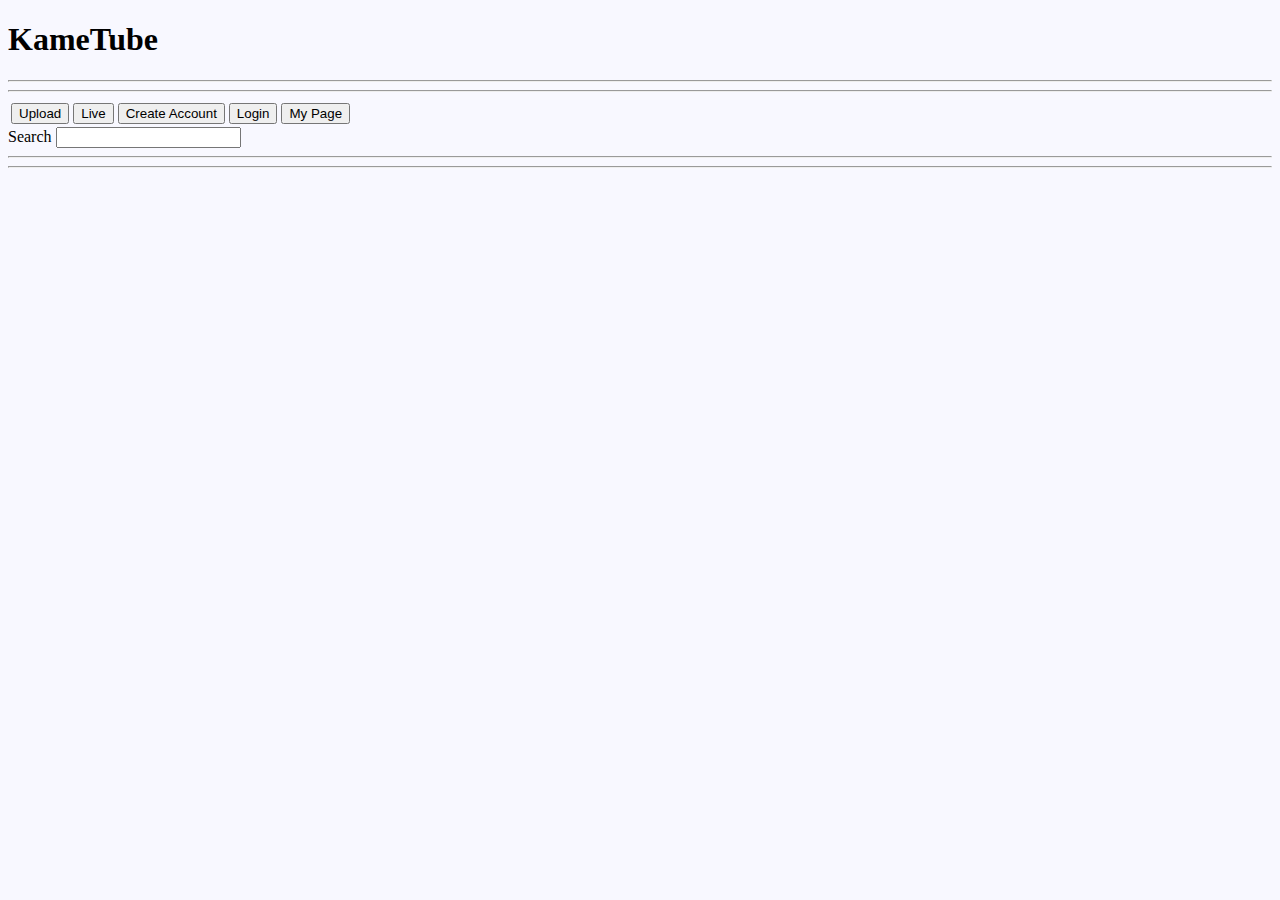
==== index.html @ 131f59d0 "Add some source files" ====
<!DOCTYPE html>
<html>
	<head>
		<title>KameTube</title>
		<meta charset="utf-8" >
		<meta name="description" content="誰でも気楽に投稿できる！" >
		<meta name="author" content="KameTube Founders" >
		<meta name="keywords" content="動画再生サイト Video Hosting Platform" >
		<meta name="viewport" content="width=device-width, initial-scale=1.0" >
		<style>
			body {
				background-color: GhostWhite;
			}
		</style>
	</head>
	<body>
		<header>
		<h1>KameTube</h1>
		<hr/><hr/>
		<nav>
			<table id="homeNav">
				<thead>
					<tr>
						<th>
						<form action="Upload.html">
							<input type="submit" value="Upload" />
						</form>
						</th>
						<th>
						<form action="Live.html">
							<input type="submit" value="Live" />
						</form>
						</th>
						<th>
						<form action="CreateAccount.html">
							<input type="submit" value="Create Account" />
						</form>
						</th>
						<th>
						<form action="Login.html">
							<input type="submit" value="Login" />
						</form>
						</th>
						<th>
						<form action="MyPage.html">
							<input type="submit" value="My Page" />
						</form>
						</th>
					</tr>
				</thead>
			</table>
			<th>Search <input type="text" /></th>	
		</nav>
		<hr/><hr/>
		</header>
		<main>
			<article>
				<section>
				
				</section>
		</main>
		<footer>
		
		</footer>
	</body>
</html>
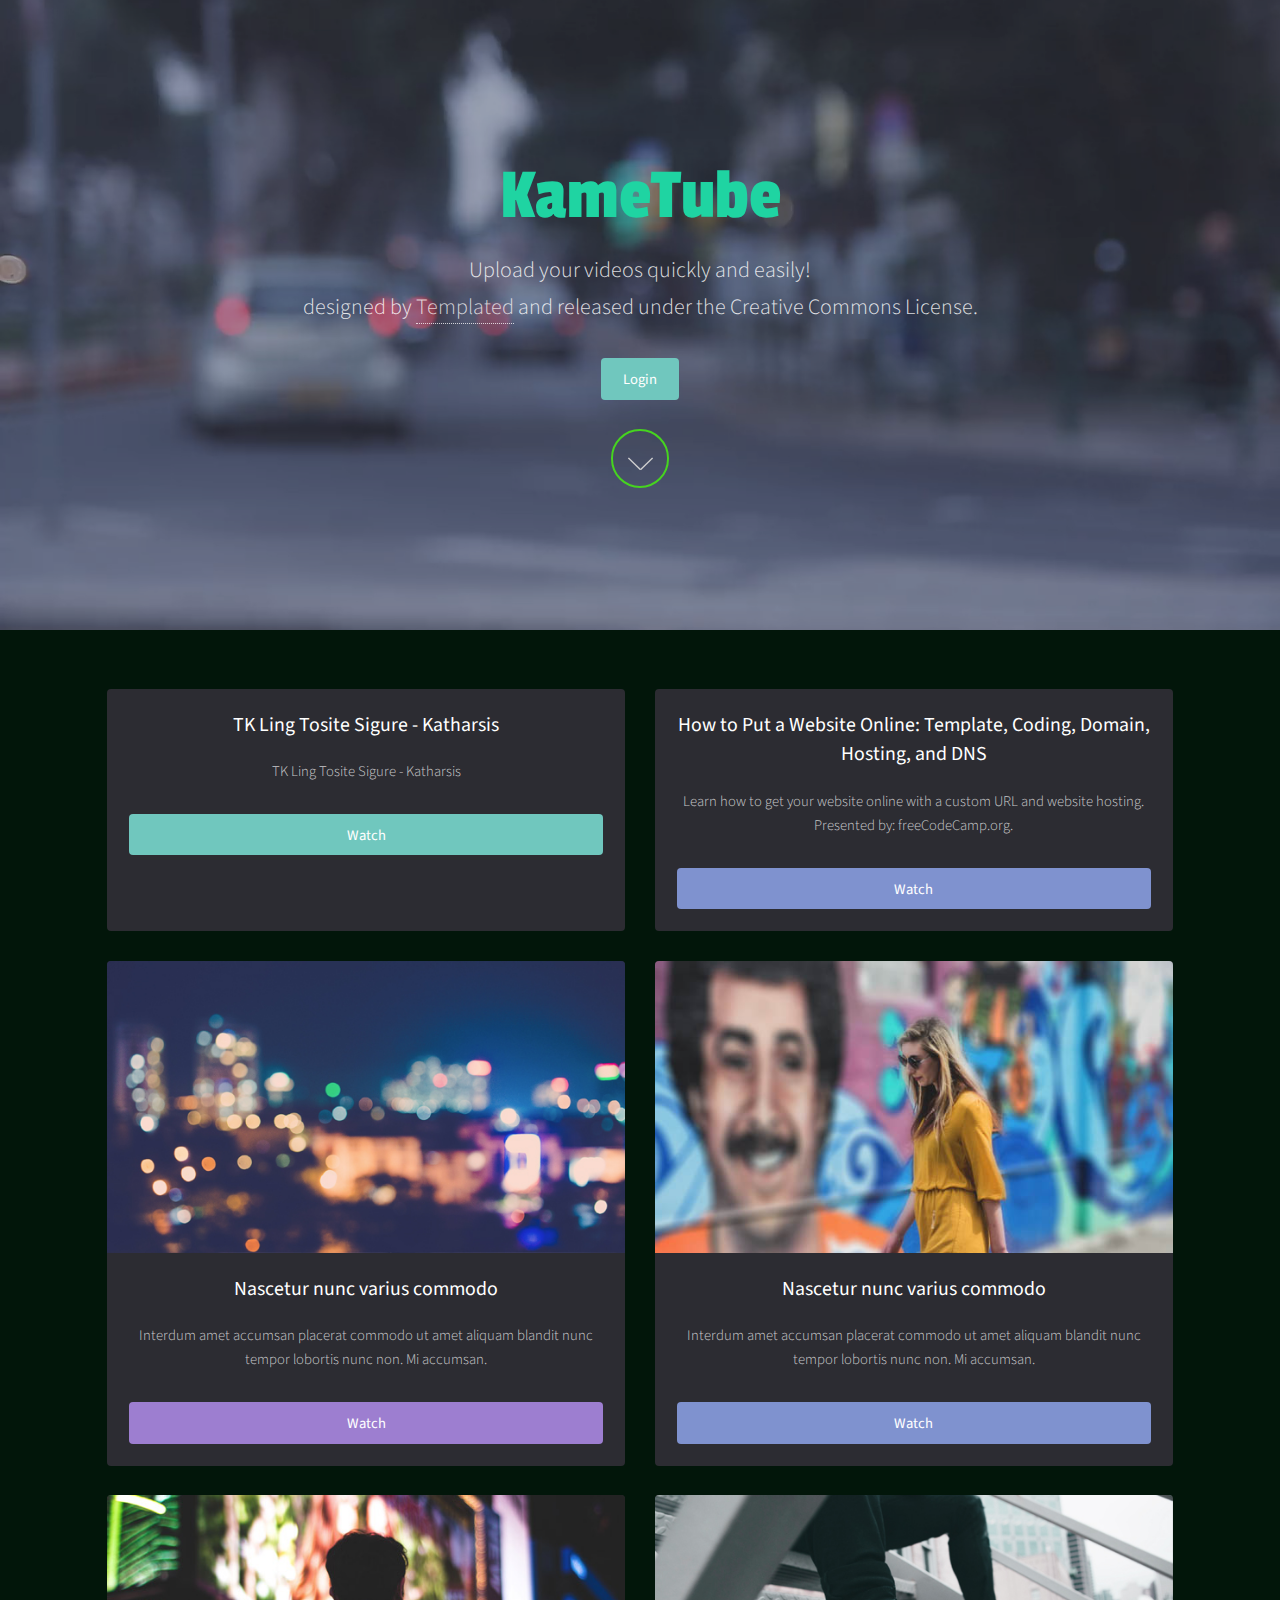
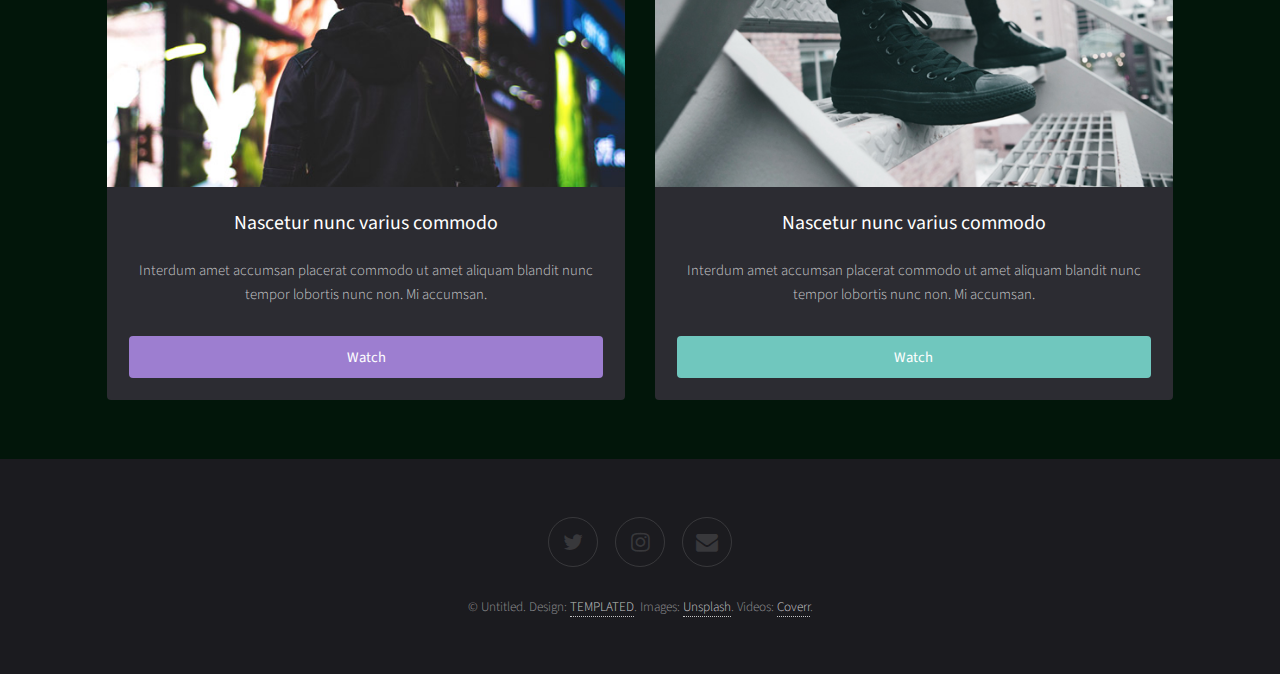
==== commit bde5da8c: "Replace source files with the template one" ====
--- a/index.html
+++ b/index.html
@@ -1,66 +1,123 @@
-<!DOCTYPE html>
+<!DOCTYPE HTML>
+<!--
+	Full Motion by TEMPLATED
+	templated.co @templatedco
+	Released for free under the Creative Commons Attribution 3.0 license (templated.co/license)
+-->
 <html>
 	<head>
 		<title>KameTube</title>
-		<meta charset="utf-8" >
-		<meta name="description" content="誰でも気楽に投稿できる！" >
-		<meta name="author" content="KameTube Founders" >
-		<meta name="keywords" content="動画再生サイト Video Hosting Platform" >
-		<meta name="viewport" content="width=device-width, initial-scale=1.0" >
-		<style>
-			body {
-				background-color: GhostWhite;
-			}
-		</style>
+		<meta charset="utf-8" />
+		<meta name="viewport" content="width=device-width, initial-scale=1" />
+		<link rel="stylesheet" href="assets/css/main.css" />
 	</head>
-	<body>
-		<header>
-		<h1>KameTube</h1>
-		<hr/><hr/>
-		<nav>
-			<table id="homeNav">
-				<thead>
-					<tr>
-						<th>
-						<form action="Upload.html">
-							<input type="submit" value="Upload" />
+	<body id="top">
+
+			<!-- Banner -->
+			<!--
+				To use a video as your background, set data-video to the name of your video without
+				its extension (eg. images/banner). Your video must be available in both .mp4 and .webm
+				formats to work correctly.
+			-->
+				<section id="banner" data-video="images/banner">
+					<div class="inner">
+						<header>
+							<h1>KameTube</h1>
+							<p>Upload your videos quickly and easily!<br />
+							designed by <a href="https://templated.co/">Templated</a> and released under the Creative Commons License.</p>
+						</header>
+						<form action="login.html">
+						<input type="submit" value="Login" />
 						</form>
-						</th>
-						<th>
-						<form action="Live.html">
-							<input type="submit" value="Live" />
-						</form>
-						</th>
-						<th>
-						<form action="CreateAccount.html">
-							<input type="submit" value="Create Account" />
-						</form>
-						</th>
-						<th>
-						<form action="Login.html">
-							<input type="submit" value="Login" />
-						</form>
-						</th>
-						<th>
-						<form action="MyPage.html">
-							<input type="submit" value="My Page" />
-						</form>
-						</th>
-					</tr>
-				</thead>
-			</table>
-			<th>Search <input type="text" /></th>	
-		</nav>
-		<hr/><hr/>
-		</header>
-		<main>
-			<article>
-				<section>
-				
+						<a href="#main" class="more">Learn More</a>
+					</div>
 				</section>
-		</main>
-		<footer>
-		
-		</footer>
+
+			<!-- Main -->
+				<div id="main">
+					<div class="inner">
+
+					<!-- Boxes -->
+						<div class="thumbnails">
+
+							<div class="box">
+								<a href="https://youtu.be/f4D0lY6A3nU" class="image fit"><img src="http://img.youtube.com/vi/f4D0lY6A3nU/mqdefault.jpg" alt="" /></a>
+								<div class="inner">
+									<h3>TK Ling Tosite Sigure - Katharsis</h3>
+									<p>TK Ling Tosite Sigure - Katharsis</p>
+									<a href="https://youtu.be/f4D0lY6A3nU" class="button fit" data-poptrox="youtube,800x400">Watch</a>
+								</div>
+							</div>
+
+							<div class="box">
+								<a href="https://youtu.be/NQP89ish9t8" class="image fit"><img src="http://img.youtube.com/vi/NQP89ish9t8/mqdefault.jpg" alt="" /></a>
+								<div class="inner">
+									<h3>How to Put a Website Online: Template, Coding, Domain, Hosting, and DNS</h3>
+									<p>Learn how to get your website online with a custom URL and website hosting. Presented by: freeCodeCamp.org.</p>
+									<a href="https://youtu.be/NQP89ish9t8" class="button style2 fit" data-poptrox="youtube,800x400">Watch</a>
+								</div>
+							</div>
+
+							<div class="box">
+								<a href="https://youtu.be/s6zR2T9vn2c" class="image fit"><img src="images/pic03.jpg" alt="" /></a>
+								<div class="inner">
+									<h3>Nascetur nunc varius commodo</h3>
+									<p>Interdum amet accumsan placerat commodo ut amet aliquam blandit nunc tempor lobortis nunc non. Mi accumsan.</p>
+									<a href="https://youtu.be/s6zR2T9vn2c" class="button style3 fit" data-poptrox="youtube,800x400">Watch</a>
+								</div>
+							</div>
+
+							<div class="box">
+								<a href="https://youtu.be/s6zR2T9vn2c" class="image fit"><img src="images/pic04.jpg" alt="" /></a>
+								<div class="inner">
+									<h3>Nascetur nunc varius commodo</h3>
+									<p>Interdum amet accumsan placerat commodo ut amet aliquam blandit nunc tempor lobortis nunc non. Mi accumsan.</p>
+									<a href="https://youtu.be/s6zR2T9vn2c" class="button style2 fit" data-poptrox="youtube,800x400">Watch</a>
+								</div>
+							</div>
+
+							<div class="box">
+								<a href="https://youtu.be/s6zR2T9vn2c" class="image fit"><img src="images/pic05.jpg" alt="" /></a>
+								<div class="inner">
+									<h3>Nascetur nunc varius commodo</h3>
+									<p>Interdum amet accumsan placerat commodo ut amet aliquam blandit nunc tempor lobortis nunc non. Mi accumsan.</p>
+									<a href="https://youtu.be/s6zR2T9vn2c" class="button style3 fit" data-poptrox="youtube,800x400">Watch</a>
+								</div>
+							</div>
+
+							<div class="box">
+								<a href="https://youtu.be/s6zR2T9vn2c" class="image fit"><img src="images/pic06.jpg" alt="" /></a>
+								<div class="inner">
+									<h3>Nascetur nunc varius commodo</h3>
+									<p>Interdum amet accumsan placerat commodo ut amet aliquam blandit nunc tempor lobortis nunc non. Mi accumsan.</p>
+									<a href="https://youtu.be/s6zR2T9vn2c" class="button fit" data-poptrox="youtube,800x400">Watch</a>
+								</div>
+							</div>
+
+						</div>
+
+					</div>
+				</div>
+
+			<!-- Footer -->
+				<footer id="footer">
+					<div class="inner">
+						<ul class="icons">
+							<li><a href="#" class="icon fa-twitter"><span class="label">Twitter</span></a></li>
+							<li><a href="#" class="icon fa-instagram"><span class="label">Instagram</span></a></li>
+							<li><a href="mailto:madbkaz@gmail.com" class="icon fa-envelope"><span class="label">Email</span></a></li>
+						</ul>
+						<p class="copyright">&copy; Untitled. Design: <a href="https://templated.co">TEMPLATED</a>. Images: <a href="https://unsplash.com/">Unsplash</a>. Videos: <a href="http://coverr.co/">Coverr</a>.</p>
+					</div>
+				</footer>
+
+		<!-- Scripts -->
+			<script src="assets/js/jquery.min.js"></script>
+			<script src="assets/js/jquery.scrolly.min.js"></script>
+			<script src="assets/js/jquery.poptrox.min.js"></script>
+			<script src="assets/js/skel.min.js"></script>
+			<script src="assets/js/util.js"></script>
+			<script src="assets/js/main.js"></script>
+
 	</body>
 </html>--- a/assets/css/main.css
+++ b/assets/css/main.css
@@ -0,0 +1,1407 @@
+@charset "UTF-8";
+@import url(font-awesome.min.css);
+@import url("https://fonts.googleapis.com/css?family=Source+Sans+Pro:300,400|Passion+One:400");
+
+/*
+	Full Motion by TEMPLATED
+	templated.co @templatedco
+	Released for free under the Creative Commons Attribution 3.0 license (templated.co/license)
+*/
+
+/* Reset */
+
+	html, body, div, span, applet, object, iframe, h1, h2, h3, h4, h5, h6, p, blockquote, pre, a, abbr, acronym, address, big, cite, code, del, dfn, em, img, ins, kbd, q, s, samp, small, strike, strong, sub, sup, tt, var, b, u, i, center, dl, dt, dd, ol, ul, li, fieldset, form, label, legend, table, caption, tbody, tfoot, thead, tr, th, td, article, aside, canvas, details, embed, figure, figcaption, footer, header, hgroup, menu, nav, output, ruby, section, summary, time, mark, audio, video {
+		margin: 0;
+		padding: 0;
+		border: 0;
+		font-size: 100%;
+		font: inherit;
+		vertical-align: baseline;
+	}
+
+	article, aside, details, figcaption, figure, footer, header, hgroup, menu, nav, section {
+		display: block;
+	}
+
+	body {
+		line-height: 1;
+	}
+
+	ol, ul {
+		list-style: none;
+	}
+
+	blockquote, q {
+		quotes: none;
+	}
+
+	blockquote:before, blockquote:after, q:before, q:after {
+		content: '';
+		content: none;
+	}
+
+	table {
+		border-collapse: collapse;
+		border-spacing: 0;
+	}
+
+	body {
+		-webkit-text-size-adjust: none;
+	}
+
+/* Box Model */
+
+	*, *:before, *:after {
+		-moz-box-sizing: border-box;
+		-webkit-box-sizing: border-box;
+		box-sizing: border-box;
+	}
+
+/* Basic */
+
+	@-ms-viewport {
+		width: device-width;
+	}
+
+	body {
+		-ms-overflow-style: scrollbar;
+	}
+
+	@media screen and (max-width: 480px) {
+
+		html, body {
+			min-width: 320px;
+		}
+
+	}
+
+	body {
+		background: #02160a;
+	}
+
+		body.is-loading *, body.is-loading *:before, body.is-loading *:after {
+			-moz-animation: none !important;
+			-webkit-animation: none !important;
+			-ms-animation: none !important;
+			animation: none !important;
+			-moz-transition: none !important;
+			-webkit-transition: none !important;
+			-ms-transition: none !important;
+			transition: none !important;
+		}
+
+/* Type */
+
+	body, input, select, textarea {
+		color: rgba(255, 255, 255, 0.75);
+		font-family: "Source Sans Pro", sans-serif;
+		font-size: 14pt;
+		font-weight: 300;
+		line-height: 1.65;
+	}
+
+		@media screen and (max-width: 1680px) {
+
+			body, input, select, textarea {
+				font-size: 11pt;
+			}
+
+		}
+
+		@media screen and (max-width: 1280px) {
+
+			body, input, select, textarea {
+				font-size: 11pt;
+			}
+
+		}
+
+		@media screen and (max-width: 980px) {
+
+			body, input, select, textarea {
+				font-size: 12pt;
+			}
+
+		}
+
+		@media screen and (max-width: 736px) {
+
+			body, input, select, textarea {
+				font-size: 12pt;
+			}
+
+		}
+
+		@media screen and (max-width: 480px) {
+
+			body, input, select, textarea {
+				font-size: 12pt;
+			}
+
+		}
+
+	a {
+		-moz-transition: background-color 0.2s ease-in-out, color 0.2s ease-in-out;
+		-webkit-transition: background-color 0.2s ease-in-out, color 0.2s ease-in-out;
+		-ms-transition: background-color 0.2s ease-in-out, color 0.2s ease-in-out;
+		transition: background-color 0.2s ease-in-out, color 0.2s ease-in-out;
+		color: rgba(255, 255, 255, 0.75);
+		text-decoration: none;
+		border-bottom: 1px dotted;
+		outline: 0;
+	}
+
+		a:hover {
+			color: #FFF;
+			border: none;
+		}
+
+	strong, b {
+		color: #fff;
+		font-weight: 400;
+	}
+
+	em, i {
+		font-style: italic;
+	}
+
+	p {
+		margin: 0 0 2em 0;
+	}
+
+	h1, h2, h3, h4, h5, h6 {
+		color: #fff;
+		font-weight: 400;
+		line-height: 1.5;
+		margin: 0 0 1em 0;
+	}
+
+		h1 a, h2 a, h3 a, h4 a, h5 a, h6 a {
+			color: inherit;
+			text-decoration: none;
+		}
+
+	h2 {
+		font-size: 1.75em;
+	}
+
+	h3 {
+		font-size: 1.35em;
+	}
+
+	h4 {
+		font-size: 1.1em;
+	}
+
+	h5 {
+		font-size: 0.9em;
+	}
+
+	h6 {
+		font-size: 0.7em;
+	}
+
+	sub {
+		font-size: 0.8em;
+		position: relative;
+		top: 0.5em;
+	}
+
+	sup {
+		font-size: 0.8em;
+		position: relative;
+		top: -0.5em;
+	}
+
+	blockquote {
+		border-left: solid 4px rgba(144, 144, 144, 0.25);
+		font-style: italic;
+		margin: 0 0 2em 0;
+		padding: 0.5em 0 0.5em 2em;
+	}
+
+	code {
+		background: rgba(144, 144, 144, 0.075);
+		border-radius: 4px;
+		border: solid 1px rgba(144, 144, 144, 0.25);
+		font-family: "Courier New", monospace;
+		font-size: 0.9em;
+		margin: 0 0.25em;
+		padding: 0.25em 0.65em;
+	}
+
+	pre {
+		-webkit-overflow-scrolling: touch;
+		font-family: "Courier New", monospace;
+		font-size: 0.9em;
+		margin: 0 0 2em 0;
+	}
+
+		pre code {
+			display: block;
+			line-height: 1.75;
+			padding: 1em 1.5em;
+			overflow-x: auto;
+		}
+
+	hr {
+		border: 0;
+		border-bottom: solid 1px rgba(144, 144, 144, 0.25);
+		margin: 2em 0;
+	}
+
+		hr.major {
+			margin: 3em 0;
+		}
+
+	.align-left {
+		text-align: left;
+	}
+
+	.align-center {
+		text-align: center;
+	}
+
+	.align-right {
+		text-align: right;
+	}
+
+/* Section/Article */
+
+	section.special, article.special {
+		text-align: center;
+	}
+
+	header p {
+		color: rgba(255, 255, 255, 0.5);
+		position: relative;
+		margin: 0 0 1.5em 0;
+	}
+
+	header h2 + p {
+		font-size: 1.25em;
+		margin-top: -1em;
+	}
+
+	header h3 + p {
+		font-size: 1.1em;
+		margin-top: -0.8em;
+	}
+
+	header h4 + p,
+	header h5 + p,
+	header h6 + p {
+		font-size: 0.9em;
+		margin-top: -0.6em;
+	}
+
+/* Box */
+
+	.thumbnails {
+		display: -moz-flex;
+		display: -webkit-flex;
+		display: -ms-flex;
+		display: flex;
+		-moz-align-items: stretch;
+		-webkit-align-items: stretch;
+		-ms-align-items: stretch;
+		align-items: stretch;
+		-moz-justify-content: center;
+		-webkit-justify-content: center;
+		-ms-justify-content: center;
+		justify-content: center;
+		-moz-flex-wrap: wrap;
+		-webkit-flex-wrap: wrap;
+		-ms-flex-wrap: wrap;
+		flex-wrap: wrap;
+	}
+
+		.thumbnails .box {
+			margin: 0 1em 2em 1em;
+			width: 30%;
+		}
+
+			@media screen and (max-width: 1280px) {
+
+				.thumbnails .box {
+					width: 45%;
+				}
+
+			}
+
+			@media screen and (max-width: 736px) {
+
+				.thumbnails .box {
+					width: 100%;
+				}
+
+			}
+
+/* Form */
+
+	form {
+		margin: 0 0 2em 0;
+	}
+
+	label {
+		color: #fff;
+		display: block;
+		font-size: 0.9em;
+		font-weight: 400;
+		margin: 0 0 1em 0;
+	}
+
+	input[type="text"],
+	input[type="password"],
+	input[type="email"],
+	input[type="tel"],
+	select,
+	textarea {
+		-moz-appearance: none;
+		-webkit-appearance: none;
+		-ms-appearance: none;
+		appearance: none;
+		background: rgba(144, 144, 144, 0.075);
+		border-radius: 4px;
+		border: none;
+		border: solid 1px rgba(144, 144, 144, 0.25);
+		color: inherit;
+		display: block;
+		outline: 0;
+		padding: 0 1em;
+		text-decoration: none;
+		width: 100%;
+	}
+
+		input[type="text"]:invalid,
+		input[type="password"]:invalid,
+		input[type="email"]:invalid,
+		input[type="tel"]:invalid,
+		select:invalid,
+		textarea:invalid {
+			box-shadow: none;
+		}
+
+		input[type="text"]:focus,
+		input[type="password"]:focus,
+		input[type="email"]:focus,
+		input[type="tel"]:focus,
+		select:focus,
+		textarea:focus {
+			border-color: #ff8686;
+			box-shadow: 0 0 0 1px #ff8686;
+		}
+
+	.select-wrapper {
+		text-decoration: none;
+		display: block;
+		position: relative;
+	}
+
+		.select-wrapper:before {
+			content: "";
+			-moz-osx-font-smoothing: grayscale;
+			-webkit-font-smoothing: antialiased;
+			font-family: FontAwesome;
+			font-style: normal;
+			font-weight: normal;
+			text-transform: none !important;
+		}
+
+		.select-wrapper:before {
+			color: rgba(144, 144, 144, 0.25);
+			display: block;
+			height: 2.75em;
+			line-height: 2.75em;
+			pointer-events: none;
+			position: absolute;
+			right: 0;
+			text-align: center;
+			top: 0;
+			width: 2.75em;
+		}
+
+		.select-wrapper select::-ms-expand {
+			display: none;
+		}
+
+	input[type="text"],
+	input[type="password"],
+	input[type="email"],
+	select {
+		height: 2.75em;
+	}
+
+	textarea {
+		padding: 0.75em 1em;
+	}
+
+	input[type="checkbox"],
+	input[type="radio"] {
+		-moz-appearance: none;
+		-webkit-appearance: none;
+		-ms-appearance: none;
+		appearance: none;
+		display: block;
+		float: left;
+		margin-right: -2em;
+		opacity: 0;
+		width: 1em;
+		z-index: -1;
+	}
+
+		input[type="checkbox"] + label,
+		input[type="radio"] + label {
+			text-decoration: none;
+			color: rgba(255, 255, 255, 0.75);
+			cursor: pointer;
+			display: inline-block;
+			font-size: 1em;
+			font-weight: 300;
+			padding-left: 2.4em;
+			padding-right: 0.75em;
+			position: relative;
+		}
+
+			input[type="checkbox"] + label:before,
+			input[type="radio"] + label:before {
+				-moz-osx-font-smoothing: grayscale;
+				-webkit-font-smoothing: antialiased;
+				font-family: FontAwesome;
+				font-style: normal;
+				font-weight: normal;
+				text-transform: none !important;
+			}
+
+			input[type="checkbox"] + label:before,
+			input[type="radio"] + label:before {
+				background: rgba(144, 144, 144, 0.075);
+				border-radius: 4px;
+				border: solid 1px rgba(144, 144, 144, 0.25);
+				content: '';
+				display: inline-block;
+				height: 1.65em;
+				left: 0;
+				line-height: 1.58125em;
+				position: absolute;
+				text-align: center;
+				top: 0;
+				width: 1.65em;
+			}
+
+		input[type="checkbox"]:checked + label:before,
+		input[type="radio"]:checked + label:before {
+			background: #ff8686;
+			border-color: #ff8686;
+			color: #ffffff;
+			content: '\f00c';
+		}
+
+		input[type="checkbox"]:focus + label:before,
+		input[type="radio"]:focus + label:before {
+			border-color: #ff8686;
+			box-shadow: 0 0 0 1px #ff8686;
+		}
+
+	input[type="checkbox"] + label:before {
+		border-radius: 4px;
+	}
+
+	input[type="radio"] + label:before {
+		border-radius: 100%;
+	}
+
+	::-webkit-input-placeholder {
+		color: rgba(255, 255, 255, 0.5) !important;
+		opacity: 1.0;
+	}
+
+	:-moz-placeholder {
+		color: rgba(255, 255, 255, 0.5) !important;
+		opacity: 1.0;
+	}
+
+	::-moz-placeholder {
+		color: rgba(255, 255, 255, 0.5) !important;
+		opacity: 1.0;
+	}
+
+	:-ms-input-placeholder {
+		color: rgba(255, 255, 255, 0.5) !important;
+		opacity: 1.0;
+	}
+
+	.formerize-placeholder {
+		color: rgba(255, 255, 255, 0.5) !important;
+		opacity: 1.0;
+	}
+
+/* Box */
+
+	.box {
+		border-radius: 4px;
+		margin-bottom: 2em;
+		background: #2c2c32;
+		text-align: center;
+	}
+
+		.box > :last-child,
+		.box > :last-child > :last-child,
+		.box > :last-child > :last-child > :last-child {
+			margin-bottom: 0;
+		}
+
+		.box .image.fit {
+			margin: 0;
+		}
+
+		.box .image img {
+			border-radius: 4px 4px 0 0;
+		}
+
+		.box .inner {
+			padding: 1.5em;
+			width: 100% !important;
+		}
+
+			@media screen and (max-width: 480px) {
+
+				.box .inner {
+					padding: 1em;
+				}
+
+			}
+
+		.box.alt {
+			border: 0;
+			border-radius: 0;
+			padding: 0;
+		}
+
+/* Icon */
+
+	.icon {
+		text-decoration: none;
+		border-bottom: none;
+		position: relative;
+	}
+
+		.icon:before {
+			-moz-osx-font-smoothing: grayscale;
+			-webkit-font-smoothing: antialiased;
+			font-family: FontAwesome;
+			font-style: normal;
+			font-weight: normal;
+			text-transform: none !important;
+		}
+
+		.icon > .label {
+			display: none;
+		}
+
+/* Image */
+
+	.image {
+		border-radius: 4px;
+		border: 0;
+		display: inline-block;
+		position: relative;
+	}
+
+		.image img {
+			border-radius: 4px;
+			display: block;
+		}
+
+		.image.left, .image.right {
+			max-width: 40%;
+		}
+
+			.image.left img, .image.right img {
+				width: 100%;
+			}
+
+		.image.left {
+			float: left;
+			padding: 0 1.5em 1em 0;
+			top: 0.25em;
+		}
+
+		.image.right {
+			float: right;
+			padding: 0 0 1em 1.5em;
+			top: 0.25em;
+		}
+
+		.image.fit {
+			display: block;
+			margin: 0 0 2em 0;
+			width: 100%;
+		}
+
+			.image.fit img {
+				width: 100%;
+			}
+
+		.image.main {
+			display: block;
+			margin: 0 0 3em 0;
+			width: 100%;
+		}
+
+			.image.main img {
+				width: 100%;
+			}
+
+/* List */
+
+	ol {
+		list-style: decimal;
+		margin: 0 0 2em 0;
+		padding-left: 1.25em;
+	}
+
+		ol li {
+			padding-left: 0.25em;
+		}
+
+	ul {
+		list-style: disc;
+		margin: 0 0 2em 0;
+		padding-left: 1em;
+	}
+
+		ul li {
+			padding-left: 0.5em;
+		}
+
+		ul.alt {
+			list-style: none;
+			padding-left: 0;
+		}
+
+			ul.alt li {
+				border-top: solid 1px rgba(144, 144, 144, 0.25);
+				padding: 0.5em 0;
+			}
+
+				ul.alt li:first-child {
+					border-top: 0;
+					padding-top: 0;
+				}
+
+		ul.icons {
+			cursor: default;
+			list-style: none;
+			padding-left: 0;
+		}
+
+			ul.icons li {
+				display: inline-block;
+				text-align: center;
+				padding-left: 0;
+				padding-right: 1em;
+			}
+
+				ul.icons li a {
+					display: block;
+					border-radius: 100%;
+					margin: 0;
+					padding: 0.5em;
+					border: solid 1px rgba(144, 144, 144, 0.25);
+					color: rgba(144, 144, 144, 0.25);
+				}
+
+					ul.icons li a:before {
+						font-size: 1.5em;
+						display: block;
+						width: 1.5em;
+						height: 1.5em;
+						line-height: 1.5em;
+					}
+
+					ul.icons li a:hover {
+						background-color: #202024;
+						color: #FFF;
+					}
+
+				ul.icons li:last-child {
+					padding-right: 0;
+				}
+
+		ul.actions {
+			cursor: default;
+			list-style: none;
+			padding-left: 0;
+		}
+
+			ul.actions li {
+				display: inline-block;
+				padding: 0 1em 0 0;
+				vertical-align: middle;
+			}
+
+				ul.actions li:last-child {
+					padding-right: 0;
+				}
+
+			ul.actions.small li {
+				padding: 0 0.5em 0 0;
+			}
+
+			ul.actions.vertical li {
+				display: block;
+				padding: 1em 0 0 0;
+			}
+
+				ul.actions.vertical li:first-child {
+					padding-top: 0;
+				}
+
+				ul.actions.vertical li > * {
+					margin-bottom: 0;
+				}
+
+			ul.actions.vertical.small li {
+				padding: 0.5em 0 0 0;
+			}
+
+				ul.actions.vertical.small li:first-child {
+					padding-top: 0;
+				}
+
+			ul.actions.fit {
+				display: table;
+				margin-left: -1em;
+				padding: 0;
+				table-layout: fixed;
+				width: calc(100% + 1em);
+			}
+
+				ul.actions.fit li {
+					display: table-cell;
+					padding: 0 0 0 1em;
+				}
+
+					ul.actions.fit li > * {
+						margin-bottom: 0;
+					}
+
+				ul.actions.fit.small {
+					margin-left: -0.5em;
+					width: calc(100% + 0.5em);
+				}
+
+					ul.actions.fit.small li {
+						padding: 0 0 0 0.5em;
+					}
+
+			@media screen and (max-width: 480px) {
+
+				ul.actions {
+					margin: 0 0 2em 0;
+				}
+
+					ul.actions li {
+						padding: 1em 0 0 0;
+						display: block;
+						text-align: center;
+						width: 100%;
+					}
+
+						ul.actions li:first-child {
+							padding-top: 0;
+						}
+
+						ul.actions li > * {
+							width: 100%;
+							margin: 0 !important;
+						}
+
+							ul.actions li > *.icon:before {
+								margin-left: -2em;
+							}
+
+					ul.actions.small li {
+						padding: 0.5em 0 0 0;
+					}
+
+						ul.actions.small li:first-child {
+							padding-top: 0;
+						}
+
+			}
+
+	dl {
+		margin: 0 0 2em 0;
+	}
+
+		dl dt {
+			display: block;
+			font-weight: 400;
+			margin: 0 0 1em 0;
+		}
+
+		dl dd {
+			margin-left: 2em;
+		}
+
+/* Table */
+
+	.table-wrapper {
+		-webkit-overflow-scrolling: touch;
+		overflow-x: auto;
+	}
+
+	table {
+		margin: 0 0 2em 0;
+		width: 100%;
+	}
+
+		table tbody tr {
+			border: solid 1px rgba(144, 144, 144, 0.25);
+			border-left: 0;
+			border-right: 0;
+		}
+
+			table tbody tr:nth-child(2n + 1) {
+				background-color: rgba(144, 144, 144, 0.075);
+			}
+
+		table td {
+			padding: 0.75em 0.75em;
+		}
+
+		table th {
+			color: #fff;
+			font-size: 0.9em;
+			font-weight: 400;
+			padding: 0 0.75em 0.75em 0.75em;
+			text-align: left;
+		}
+
+		table thead {
+			border-bottom: solid 2px rgba(144, 144, 144, 0.25);
+		}
+
+		table tfoot {
+			border-top: solid 2px rgba(144, 144, 144, 0.25);
+		}
+
+		table.alt {
+			border-collapse: separate;
+		}
+
+			table.alt tbody tr td {
+				border: solid 1px rgba(144, 144, 144, 0.25);
+				border-left-width: 0;
+				border-top-width: 0;
+			}
+
+				table.alt tbody tr td:first-child {
+					border-left-width: 1px;
+				}
+
+			table.alt tbody tr:first-child td {
+				border-top-width: 1px;
+			}
+
+			table.alt thead {
+				border-bottom: 0;
+			}
+
+			table.alt tfoot {
+				border-top: 0;
+			}
+
+/* Button */
+
+	input[type="submit"],
+	input[type="reset"],
+	input[type="button"],
+	button,
+	.button {
+		-moz-appearance: none;
+		-webkit-appearance: none;
+		-ms-appearance: none;
+		appearance: none;
+		-moz-transition: background-color 0.2s ease-in-out, color 0.2s ease-in-out;
+		-webkit-transition: background-color 0.2s ease-in-out, color 0.2s ease-in-out;
+		-ms-transition: background-color 0.2s ease-in-out, color 0.2s ease-in-out;
+		transition: background-color 0.2s ease-in-out, color 0.2s ease-in-out;
+		background-color: #70c7be;
+		border-radius: 4px;
+		border: 0;
+		color: #ffffff !important;
+		cursor: pointer;
+		display: inline-block;
+		font-weight: 400;
+		height: 2.85em;
+		line-height: 2.95em;
+		padding: 0 1.5em;
+		text-align: center;
+		text-decoration: none;
+		white-space: nowrap;
+	}
+
+		input[type="submit"]:hover,
+		input[type="reset"]:hover,
+		input[type="button"]:hover,
+		button:hover,
+		.button:hover {
+			background-color: #82cec6;
+		}
+
+		input[type="submit"]:active,
+		input[type="reset"]:active,
+		input[type="button"]:active,
+		button:active,
+		.button:active {
+			background-color: #5ec0b6;
+		}
+
+		input[type="submit"].icon,
+		input[type="reset"].icon,
+		input[type="button"].icon,
+		button.icon,
+		.button.icon {
+			padding-left: 1.35em;
+		}
+
+			input[type="submit"].icon:before,
+			input[type="reset"].icon:before,
+			input[type="button"].icon:before,
+			button.icon:before,
+			.button.icon:before {
+				margin-right: 0.5em;
+			}
+
+		input[type="submit"].fit,
+		input[type="reset"].fit,
+		input[type="button"].fit,
+		button.fit,
+		.button.fit {
+			display: block;
+			margin: 0 0 1em 0;
+			width: 100%;
+		}
+
+		input[type="submit"].small,
+		input[type="reset"].small,
+		input[type="button"].small,
+		button.small,
+		.button.small {
+			font-size: 0.8em;
+		}
+
+		input[type="submit"].big,
+		input[type="reset"].big,
+		input[type="button"].big,
+		button.big,
+		.button.big {
+			font-size: 1.35em;
+		}
+
+		input[type="submit"].disabled, input[type="submit"]:disabled,
+		input[type="reset"].disabled,
+		input[type="reset"]:disabled,
+		input[type="button"].disabled,
+		input[type="button"]:disabled,
+		button.disabled,
+		button:disabled,
+		.button.disabled,
+		.button:disabled {
+			background-color: rgba(255, 255, 255, 0.75) !important;
+			box-shadow: inset 0 -0.15em 0 0 rgba(0, 0, 0, 0.15);
+			color: #202024 !important;
+			cursor: default;
+			opacity: 0.25;
+		}
+
+		input[type="submit"].style2,
+		input[type="reset"].style2,
+		input[type="button"].style2,
+		button.style2,
+		.button.style2 {
+			background-color: #7f92cf;
+		}
+
+			input[type="submit"].style2:hover,
+			input[type="reset"].style2:hover,
+			input[type="button"].style2:hover,
+			button.style2:hover,
+			.button.style2:hover {
+				background-color: #92a2d6;
+			}
+
+			input[type="submit"].style2:active,
+			input[type="reset"].style2:active,
+			input[type="button"].style2:active,
+			button.style2:active,
+			.button.style2:active {
+				background-color: #6c82c8;
+			}
+
+		input[type="submit"].style3,
+		input[type="reset"].style3,
+		input[type="button"].style3,
+		button.style3,
+		.button.style3 {
+			background-color: #9d7ed0;
+		}
+
+			input[type="submit"].style3:hover,
+			input[type="reset"].style3:hover,
+			input[type="button"].style3:hover,
+			button.style3:hover,
+			.button.style3:hover {
+				background-color: #ab91d7;
+			}
+
+			input[type="submit"].style3:active,
+			input[type="reset"].style3:active,
+			input[type="button"].style3:active,
+			button.style3:active,
+			.button.style3:active {
+				background-color: #8f6bc9;
+			}
+
+		@media screen and (max-width: 480px) {
+
+			input[type="submit"],
+			input[type="reset"],
+			input[type="button"],
+			button,
+			.button {
+				padding: 0;
+			}
+
+		}
+
+/* Poptrox */
+
+	.poptrox-popup {
+		-moz-box-sizing: content-box;
+		-webkit-box-sizing: content-box;
+		-ms-box-sizing: content-box;
+		box-sizing: content-box;
+		background: #000;
+		box-shadow: 0 0.5em 3em 0 rgba(0, 0, 0, 0.25);
+		border-radius: 4px;
+		padding: 2em;
+		overflow: hidden;
+	}
+
+		.poptrox-popup .closer {
+			-moz-transition: opacity 0.2s ease-in-out;
+			-webkit-transition: opacity 0.2s ease-in-out;
+			-ms-transition: opacity 0.2s ease-in-out;
+			transition: opacity 0.2s ease-in-out;
+			text-decoration: none;
+			position: absolute;
+			top: .5em;
+			right: .5em;
+			z-index: 11000;
+			-webkit-tap-highlight-color: rgba(255, 255, 255, 0);
+			white-space: nowrap;
+			text-indent: 2em;
+			overflow: hidden;
+			width: 2em;
+			height: 2em;
+			display: block;
+		}
+
+			.poptrox-popup .closer:before {
+				content: "\f00d";
+				-moz-osx-font-smoothing: grayscale;
+				-webkit-font-smoothing: antialiased;
+				font-family: FontAwesome;
+				font-style: normal;
+				font-weight: normal;
+				text-transform: none !important;
+				display: block;
+				position: relative;
+				text-indent: 0;
+				border-radius: 100%;
+				box-shadow: inset 0 0 0 1px rgba(255, 255, 255, 0.25);
+				color: #ffffff !important;
+				width: 2em;
+				height: 2em;
+				line-height: 2em;
+			}
+
+		.poptrox-popup:hover .closer {
+			opacity: 0.5;
+		}
+
+		.poptrox-popup:hover .closer:hover {
+			opacity: 1.0;
+		}
+
+		@media screen and (max-width: 736px) {
+
+			.poptrox-popup {
+				padding: 0;
+			}
+
+				.poptrox-popup .closer {
+					display: none !important;
+				}
+
+		}
+
+/* Banner */
+
+	#banner {
+		-moz-align-items: center;
+		-webkit-align-items: center;
+		-ms-align-items: center;
+		align-items: center;
+		display: -moz-flex;
+		display: -webkit-flex;
+		display: -ms-flex;
+		display: flex;
+		-moz-justify-content: center;
+		-webkit-justify-content: center;
+		-ms-justify-content: center;
+		justify-content: center;
+		padding: 8em 4em 6em 4em;
+		min-height: 70vh;
+		background-image: url("../../images/banner.jpg");
+		background-position: center;
+		background-size: cover;
+		background-repeat: repeat;
+		border-top: 0;
+		position: relative;
+		text-align: center;
+		overflow: hidden;
+	}
+
+		#banner .inner {
+			text-align: center;
+			position: relative;
+			z-index: 2;
+		}
+
+		#banner h1 {
+			color: #1fd4a2;
+			font-size: 5em;
+			font-weight: 400;
+			font-family: 'Passion One', cursive;
+			margin: 0;
+		}
+
+			@media screen and (max-width: 980px) {
+
+				#banner h1 {
+					font-size: 5em;
+				}
+
+			}
+
+			@media screen and (max-width: 736px) {
+
+				#banner h1 {
+					font-size: 3em;
+				}
+
+			}
+
+		#banner p {
+			color: rgba(255, 255, 255, 0.85);
+			font-size: 1.5em;
+			font-weight: 300;
+		}
+
+			@media screen and (max-width: 980px) {
+
+				#banner p {
+					font-size: 1.5em;
+				}
+
+			}
+
+			@media screen and (max-width: 480px) {
+
+				#banner p {
+					font-size: 1.25em;
+				}
+
+			}
+
+		#banner a {
+			color: rgba(255, 255, 255, 0.75);
+			text-decoration: none;
+			border-bottom: 1px dotted;
+		}
+
+			#banner a:hover {
+				color: #FFF;
+				border: none;
+			}
+
+		#banner .more {
+			background-image: url("images/arrow.svg");
+			background-position: center 1.35em;
+			background-repeat: no-repeat;
+			background-size: auto;
+			border: 2px solid #46d41f;
+			border-radius: 100%;
+			color: rgba(255, 255, 255, 0.75);
+			display: block;
+			height: 4em;
+			text-indent: 4em;
+			overflow: hidden;
+			white-space: nowrap;
+			width: 4em;
+			z-index: 2;
+			margin: 0 auto 2em auto;
+		}
+
+			#banner .more:hover {
+				background-color: rgba(23, 209, 69, 0.774);
+				border: 2px solid rgb(22, 238, 227);
+				color: #FFF;
+			}
+
+		#banner video {
+			-moz-transform: translateX(50%) translateY(50%);
+			-webkit-transform: translateX(50%) translateY(50%);
+			-ms-transform: translateX(50%) translateY(50%);
+			transform: translateX(50%) translateY(50%);
+			position: absolute;
+			bottom: 50%;
+			right: 50%;
+			width: auto;
+			height: auto;
+			min-width: 100%;
+			min-height: 100%;
+			overflow: hidden;
+		}
+
+		#banner:before {
+			-moz-transition: opacity 3s ease;
+			-webkit-transition: opacity 3s ease;
+			-ms-transition: opacity 3s ease;
+			transition: opacity 3s ease;
+			-moz-transition-delay: 1s;
+			-webkit-transition-delay: 1s;
+			-ms-transition-delay: 1s;
+			transition-delay: 1s;
+			content: '';
+			background-color: #42424f;
+			display: block;
+			height: 100%;
+			left: 0;
+			opacity: 0.45;
+			position: absolute;
+			top: 0;
+			width: 100%;
+			z-index: 1;
+		}
+
+		@media screen and (max-width: 1280px) {
+
+			#banner video {
+				display: none;
+			}
+
+		}
+
+		@media screen and (max-width: 980px) {
+
+			#banner br {
+				display: none;
+			}
+
+		}
+
+		@media screen and (max-width: 736px) {
+
+			#banner {
+				min-height: 0;
+				padding: 6em 2em 4em 2em;
+			}
+
+				#banner br {
+					display: none;
+				}
+
+		}
+
+		body.is-loading #banner:before {
+			opacity: 1;
+		}
+
+/* Main */
+
+	#main {
+		padding: 4em 0 2em 0;
+	}
+
+		@media screen and (max-width: 736px) {
+
+			#main {
+				padding: 3em 0 1em 0;
+			}
+
+		}
+
+		#main .inner {
+			width: 90%;
+			max-width: 80em;
+			margin: 0 auto;
+		}
+
+			@media screen and (max-width: 480px) {
+
+				#main .inner {
+					width: 95%;
+				}
+
+			}
+
+/* Footer */
+
+	#footer {
+		padding: 4em 0 2em 0;
+		background-color: #1b1b1f;
+		text-align: center;
+	}
+
+		#footer .inner {
+			width: 50%;
+			margin: 0 auto;
+		}
+
+			@media screen and (max-width: 980px) {
+
+				#footer .inner {
+					width: 75%;
+				}
+
+			}
+
+			@media screen and (max-width: 480px) {
+
+				#footer .inner {
+					width: 90%;
+				}
+
+			}
+
+		#footer .copyright {
+			color: rgba(255, 255, 255, 0.5);
+			font-size: 0.9em;
+			margin: 0 0 2em 0;
+			padding: 0;
+			text-align: center;
+		}
+
+		@media screen and (max-width: 736px) {
+
+			#footer {
+				padding: 3em 0 1em 0;
+			}
+
+		}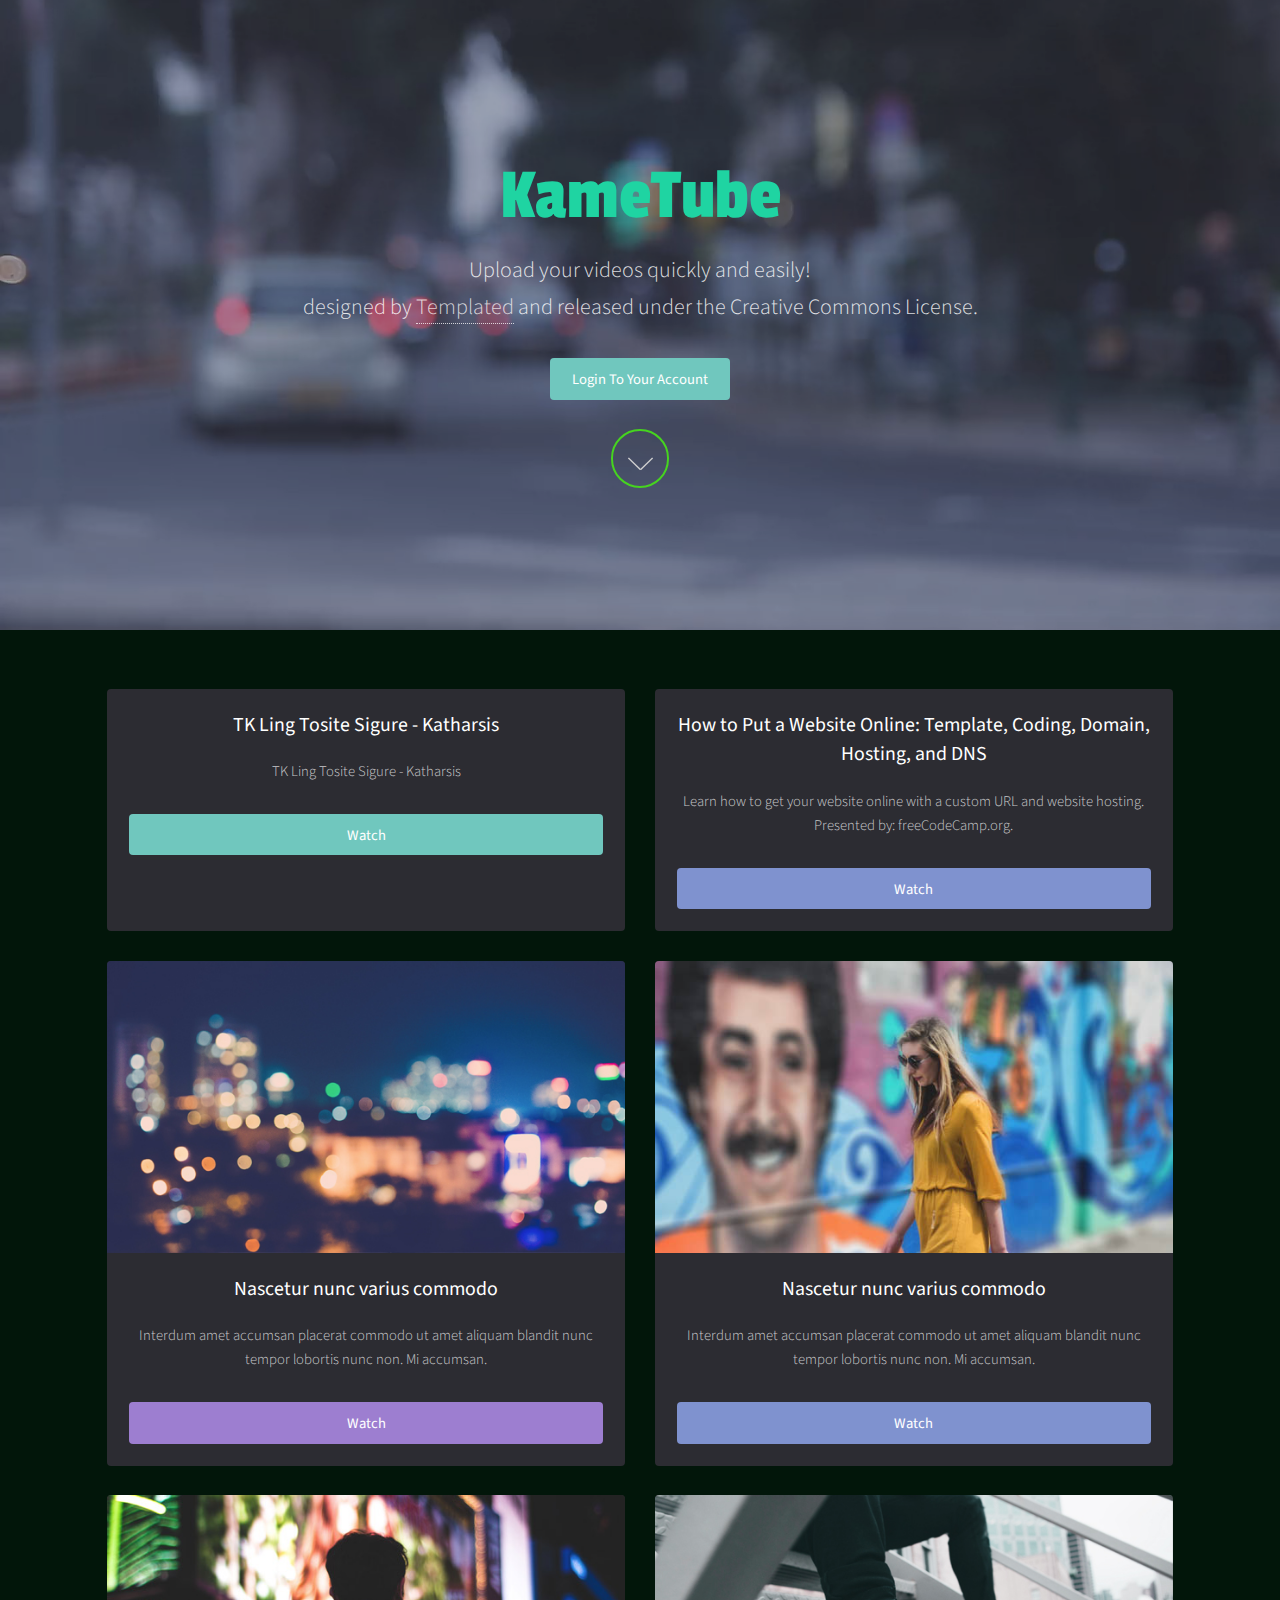
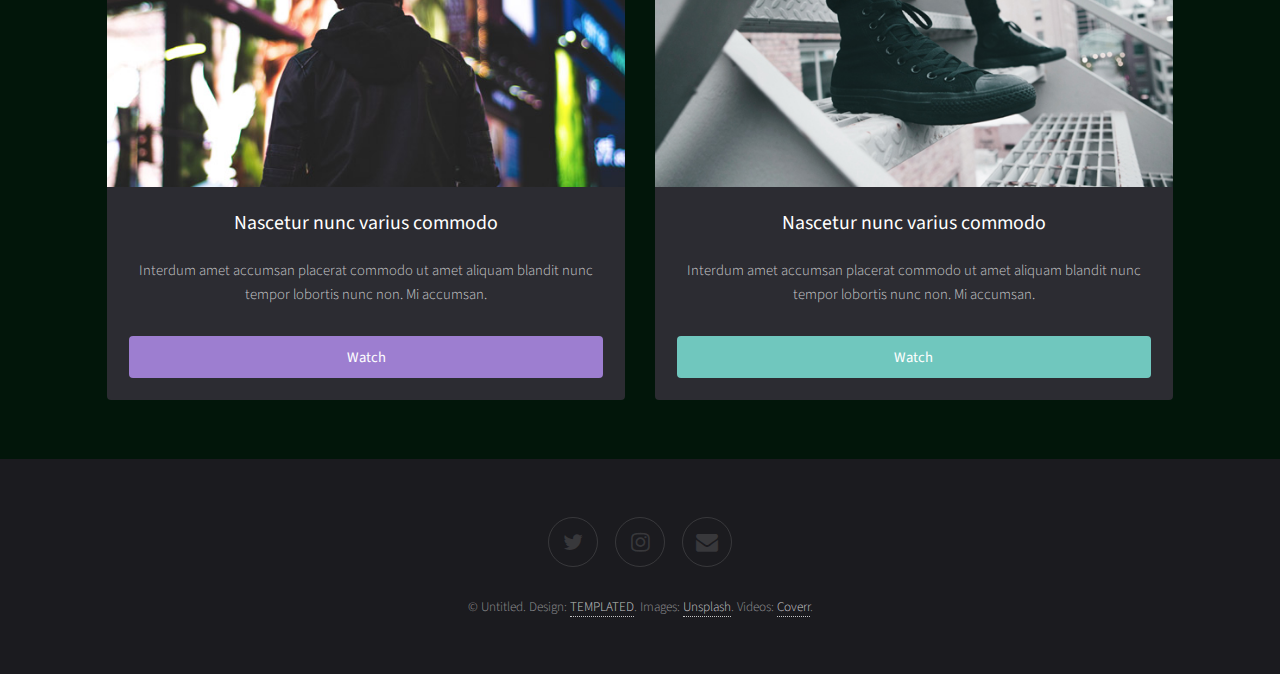
==== commit 72088ad8: "Update index.html" ====
--- a/index.html
+++ b/index.html
@@ -26,8 +26,8 @@
 							<p>Upload your videos quickly and easily!<br />
 							designed by <a href="https://templated.co/">Templated</a> and released under the Creative Commons License.</p>
 						</header>
-						<form action="login.html">
-						<input type="submit" value="Login" />
+						<form action="src/login.html">
+						<input type="submit" value="Login To Your Account" />
 						</form>
 						<a href="#main" class="more">Learn More</a>
 					</div>
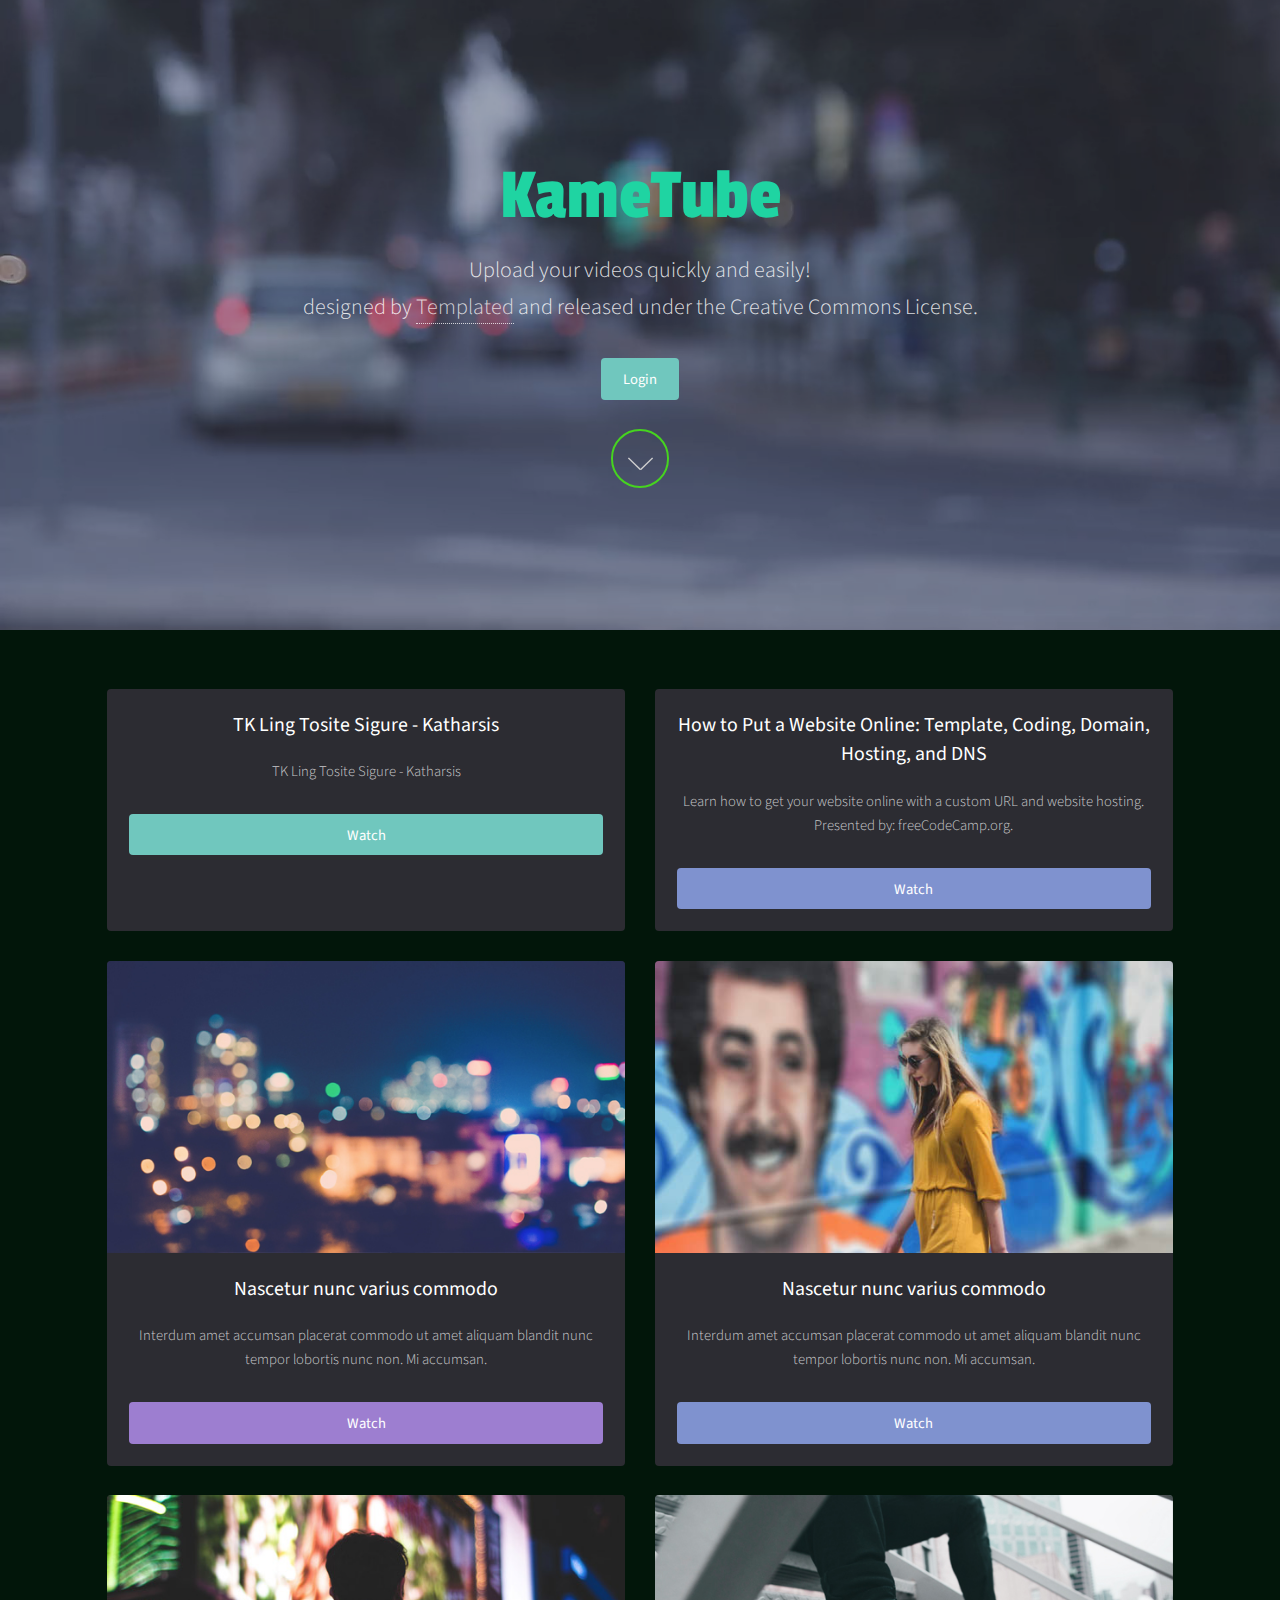
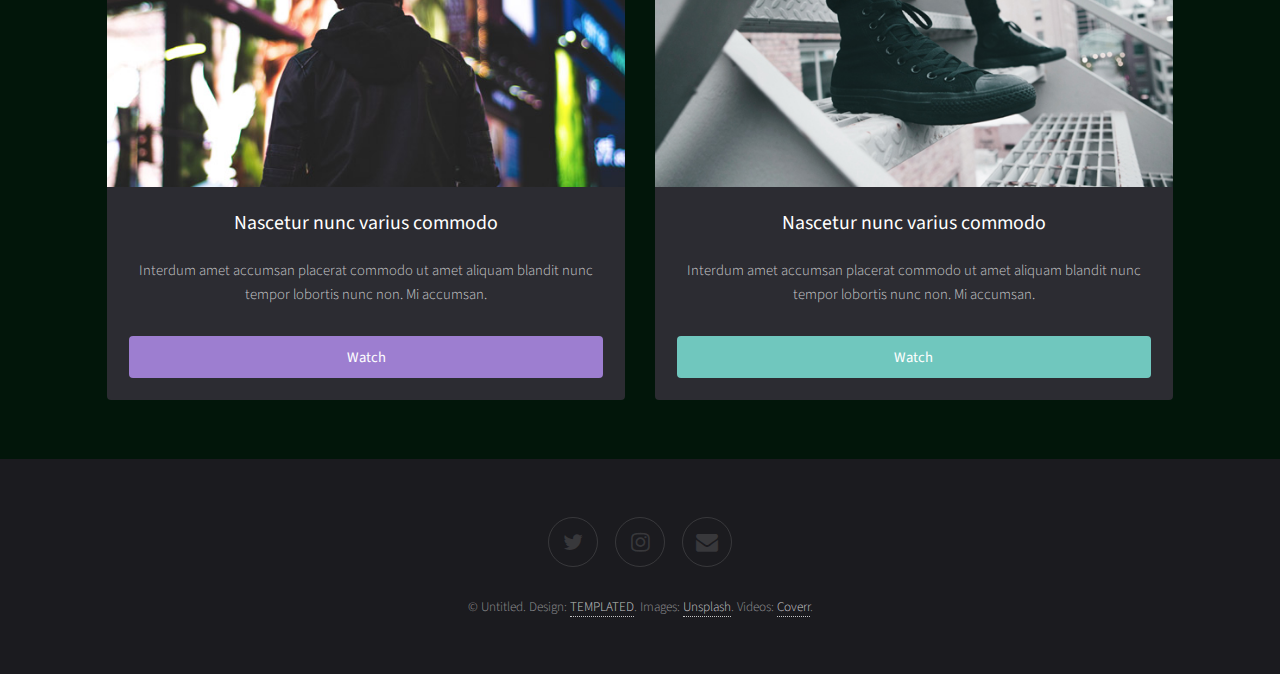
==== commit c6587db9: "Edit login file" ====
--- a/index.html
+++ b/index.html
@@ -27,7 +27,7 @@
 							designed by <a href="https://templated.co/">Templated</a> and released under the Creative Commons License.</p>
 						</header>
 						<form action="src/login.html">
-						<input type="submit" value="Login To Your Account" />
+						<input type="submit" value="Login" />
 						</form>
 						<a href="#main" class="more">Learn More</a>
 					</div>
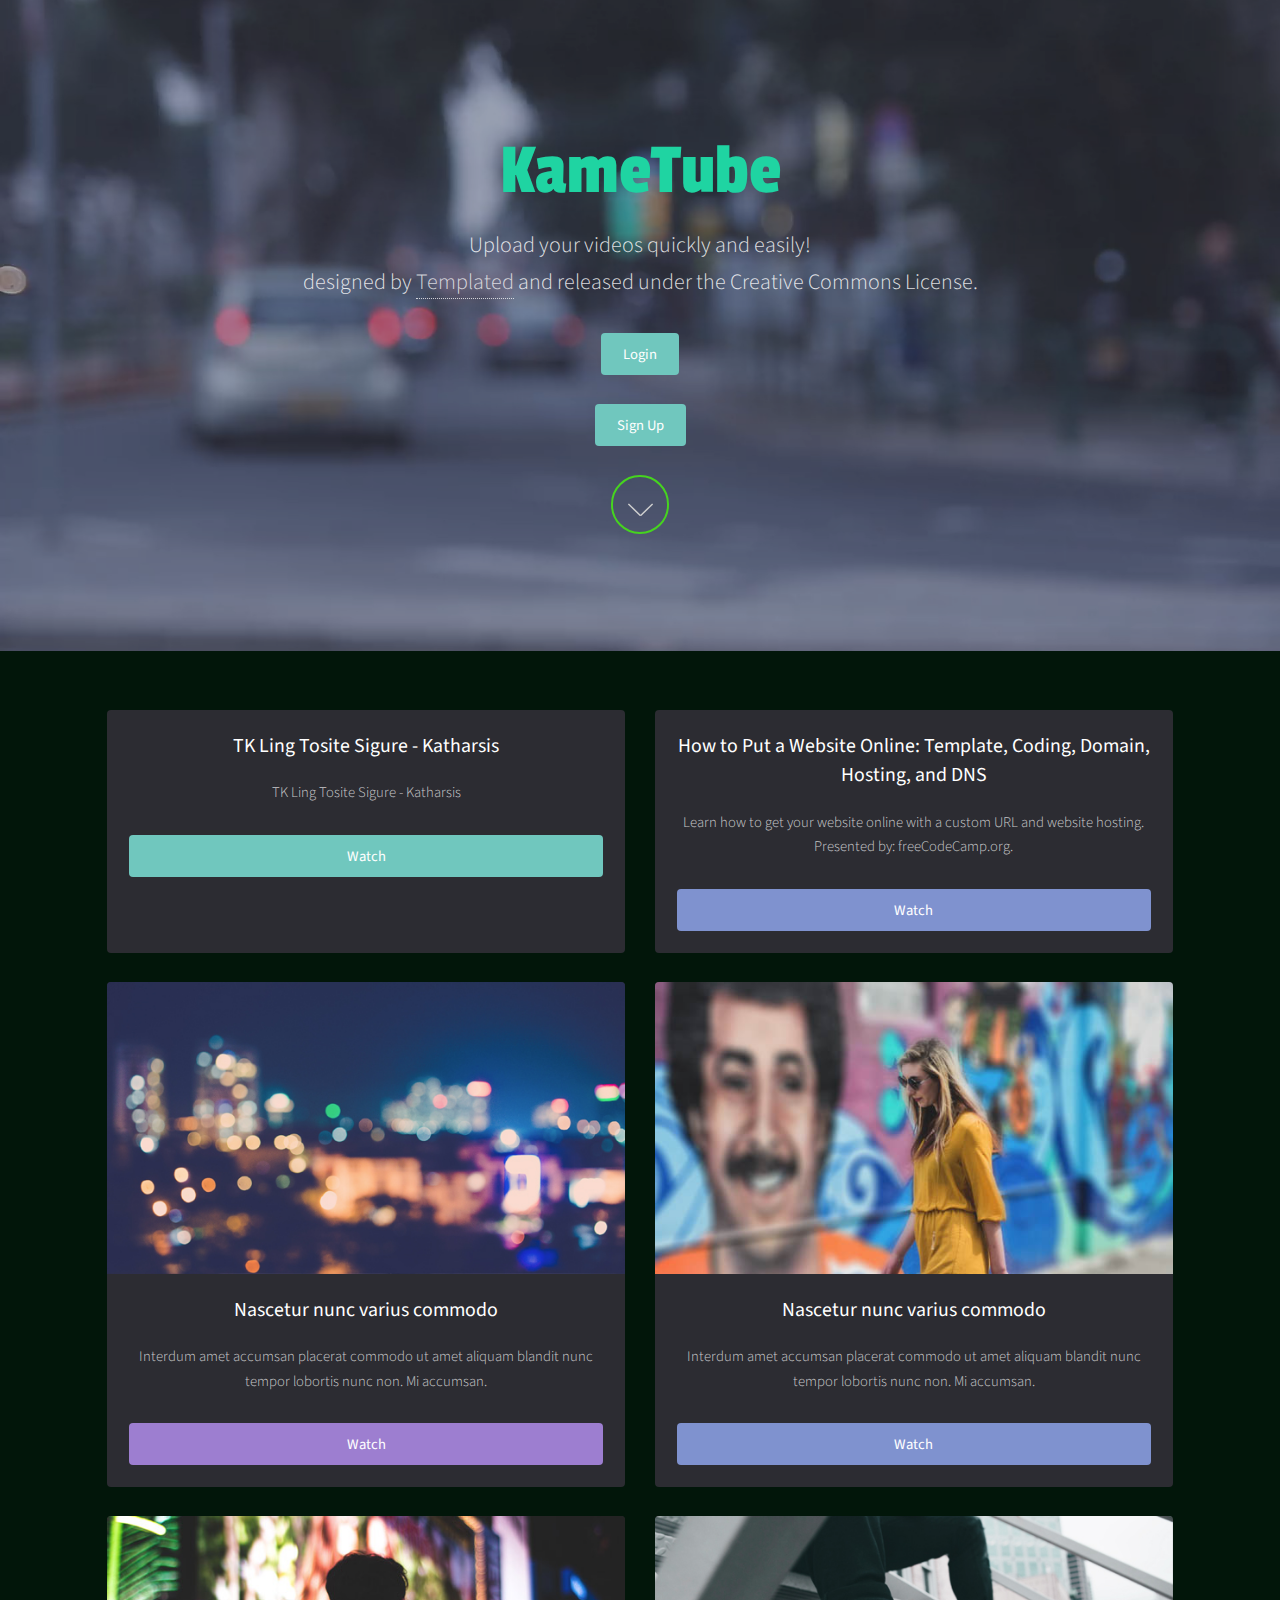
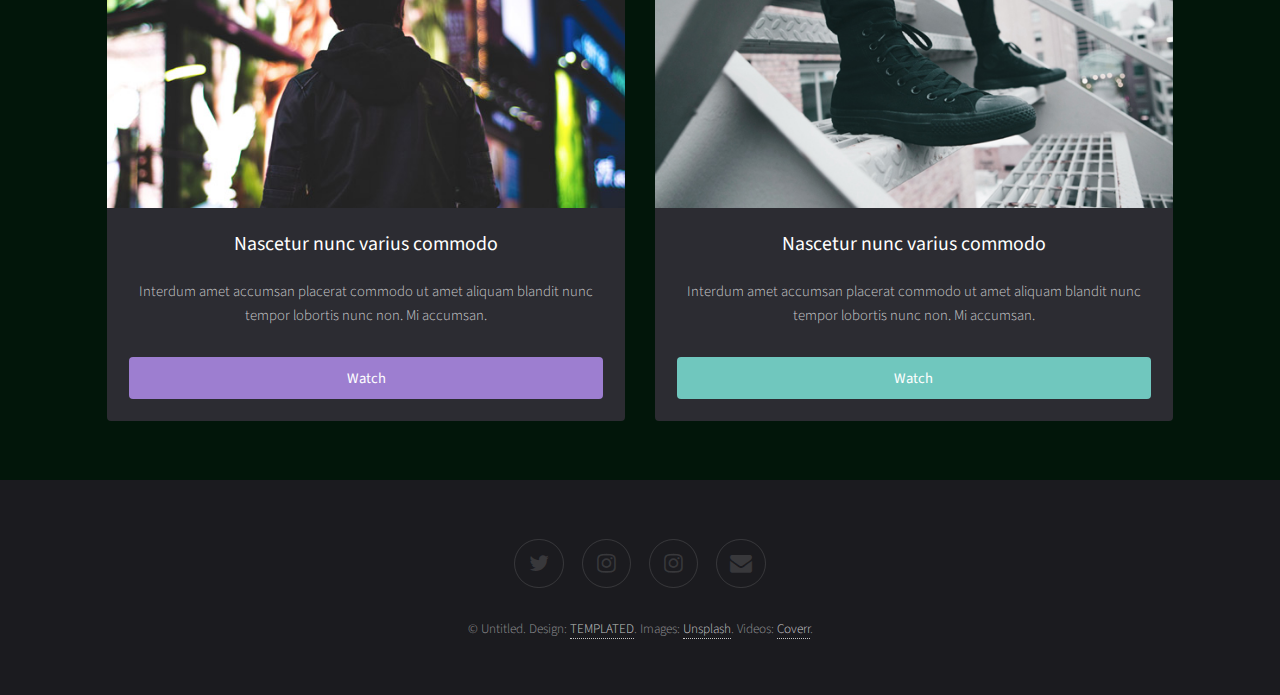
==== commit c3daf6ec: "Add Create Account button" ====
--- a/index.html
+++ b/index.html
@@ -29,6 +29,9 @@
 						<form action="src/login.html">
 						<input type="submit" value="Login" />
 						</form>
+						<form action="src/CreateAccount.html">
+						<input type="submit" value="Sign Up" />
+						</form>	
 						<a href="#main" class="more">Learn More</a>
 					</div>
 				</section>
@@ -105,6 +108,7 @@
 						<ul class="icons">
 							<li><a href="#" class="icon fa-twitter"><span class="label">Twitter</span></a></li>
 							<li><a href="#" class="icon fa-instagram"><span class="label">Instagram</span></a></li>
+							<li><a href="#" class="icon fa-instagram"><span class="label">Instagram</span></a></li>
 							<li><a href="mailto:madbkaz@gmail.com" class="icon fa-envelope"><span class="label">Email</span></a></li>
 						</ul>
 						<p class="copyright">&copy; Untitled. Design: <a href="https://templated.co">TEMPLATED</a>. Images: <a href="https://unsplash.com/">Unsplash</a>. Videos: <a href="http://coverr.co/">Coverr</a>.</p>
